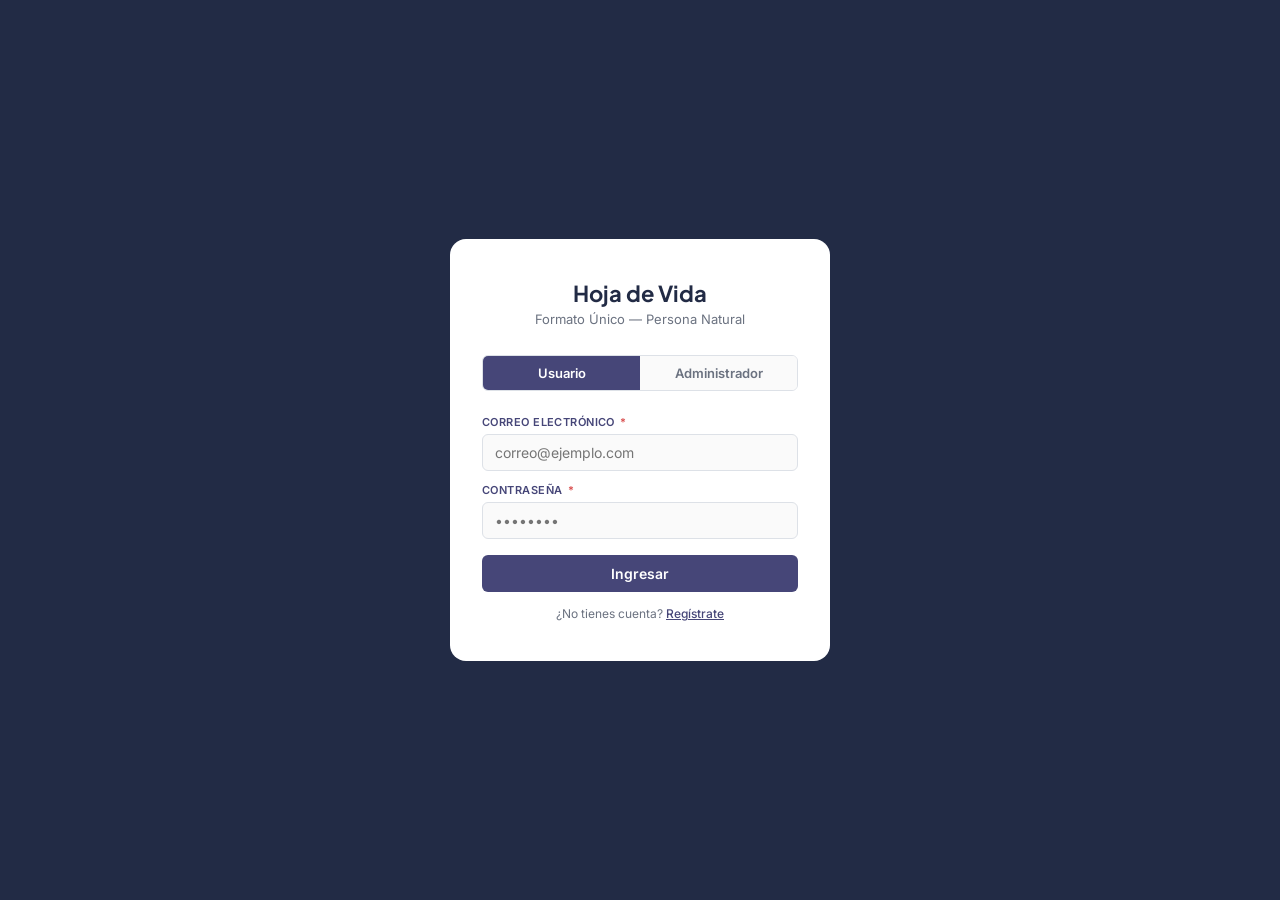
==== index.html @ d082f13e "first commit" ====
<!DOCTYPE html>
<html lang="es">
<head>
<meta charset="UTF-8">
<meta name="viewport" content="width=device-width, initial-scale=1.0">
<title>Login — Hoja de Vida</title>
<link rel="stylesheet" href="./css/styles.css">
</head>
<body>

<div class="login-wrap">
  <div class="login-card">
    <div class="logo-big">Hoja de Vida</div>
    <div class="sub">Formato Único — Persona Natural</div>
    <div class="role-tabs">
      <div class="role-tab active" onclick="selectRole(this,'usuario')">Usuario</div>
      <div class="role-tab" onclick="selectRole(this,'admin')">Administrador</div>
    </div>
    <div class="form-grid full" style="gap:12px;">
      <div class="field">
        <label>Correo electrónico <span class="req">*</span></label>
        <input type="email" placeholder="correo@ejemplo.com">
      </div>
      <div class="field">
        <label>Contraseña <span class="req">*</span></label>
        <input type="password" placeholder="••••••••">
      </div>
    </div>
    <button class="btn btn-primary" style="width:100%;margin-top:1rem;" id="btn-ingresar" onclick="ingresar()">Ingresar</button>
    <p style="font-size:12px;color:var(--muted);text-align:center;margin-top:14px;">
      ¿No tienes cuenta? <a href="#" style="color:var(--c2);font-weight:500;">Regístrate</a>
    </p>
  </div>
</div>

<script src="./js/index.js"></script>
</body>
</html>
---- css/styles.css ----
@import url('https://fonts.googleapis.com/css2?family=Plus+Jakarta+Sans:wght@600;700&family=Inter:wght@400;500;600&display=swap');

:root {
  --c1: #222B45;
  --c2: #464678;
  --c3: #929EA8;
  --c4: #CCCDCB;
  --bg: #f4f5f7;
  --white: #ffffff;
  --border: #dde1e7;
  --error: #d94f4f;
  --success: #2e7d5e;
  --text: #1a1f2e;
  --muted: #6b7280;
  --radius: 10px;
  --radius-sm: 6px;
}

* { box-sizing: border-box; margin: 0; padding: 0; }

body {
  font-family: 'Inter', sans-serif;
  background: var(--bg);
  color: var(--text);
  min-height: 100vh;
  display: flex;
  flex-direction: column;
}

h1, h2, h3, h4, nav, .section-title {
  font-family: 'Plus Jakarta Sans', sans-serif;
}

/* ── HEADER ── */
header {
  background: var(--c1);
  padding: 0 2rem;
  height: 58px;
  display: flex;
  align-items: center;
  justify-content: space-between;
  position: sticky;
  top: 0;
  z-index: 100;
}
.logo {
  font-family: 'Plus Jakarta Sans', sans-serif;
  font-size: 15px;
  font-weight: 700;
  color: #fff;
  letter-spacing: -0.3px;
}
.logo span { color: var(--c4); font-weight: 400; }

/* ── NAV ── */
nav {
  background: var(--c2);
  padding: 0 2rem;
  display: flex;
  align-items: center;
  gap: 0;
  overflow-x: auto;
}
nav a {
  font-family: 'Plus Jakarta Sans', sans-serif;
  font-size: 13px;
  font-weight: 600;
  color: rgba(255,255,255,0.65);
  padding: 13px 18px;
  text-decoration: none;
  border-bottom: 3px solid transparent;
  white-space: nowrap;
  transition: color 0.15s, border-color 0.15s;
  cursor: pointer;
}
nav a.active {
  color: #fff;
  border-bottom-color: var(--c4);
}
nav a.done {
  color: rgba(255,255,255,0.85);
}
nav a.done::after {
  content: ' ✓';
  font-size: 11px;
  color: #9FE1CB;
}

/* ── MAIN ── */
main {
  flex: 1;
  padding: 2rem;
  max-width: 860px;
  width: 100%;
  margin: 0 auto;
}

/* ── PAGE TITLE ── */
.page-header { margin-bottom: 1.75rem; }
.page-header h2 {
  font-size: 22px;
  font-weight: 700;
  color: var(--c1);
  margin-bottom: 4px;
}
.page-header p { font-size: 13px; color: var(--muted); }
.step-badge {
  display: inline-flex;
  align-items: center;
  gap: 6px;
  background: var(--c2);
  color: #fff;
  font-family: 'Plus Jakarta Sans', sans-serif;
  font-size: 11px;
  font-weight: 700;
  padding: 3px 10px;
  border-radius: 20px;
  margin-bottom: 8px;
}

/* ── CARD ── */
.card {
  background: var(--white);
  border: 1px solid var(--border);
  border-radius: var(--radius);
  padding: 1.5rem;
  margin-bottom: 1.25rem;
}
.card-title {
  font-size: 14px;
  font-weight: 700;
  color: var(--c1);
  margin-bottom: 1.25rem;
  padding-bottom: 10px;
  border-bottom: 1px solid var(--border);
  display: flex;
  align-items: center;
  gap: 8px;
}
.card-title .dot {
  width: 8px; height: 8px;
  border-radius: 50%;
  background: var(--c2);
  display: inline-block;
}

/* ── FORM GRID ── */
.form-grid {
  display: grid;
  grid-template-columns: 1fr 1fr;
  gap: 14px 20px;
}
.form-grid.three { grid-template-columns: 1fr 1fr 1fr; }
.form-grid.full { grid-template-columns: 1fr; }
.span2 { grid-column: span 2; }
.span3 { grid-column: span 3; }

.field { display: flex; flex-direction: column; gap: 5px; }
.field label {
  font-size: 11px;
  font-weight: 600;
  color: var(--c2);
  text-transform: uppercase;
  letter-spacing: 0.04em;
}
.field label .req { color: var(--error); margin-left: 2px; }
.field input, .field select, .field textarea {
  font-family: 'Inter', sans-serif;
  font-size: 14px;
  color: var(--text);
  background: #fafafa;
  border: 1px solid var(--border);
  border-radius: var(--radius-sm);
  padding: 9px 12px;
  outline: none;
  transition: border-color 0.15s, box-shadow 0.15s;
}
.field input:focus, .field select:focus {
  border-color: var(--c2);
  box-shadow: 0 0 0 3px rgba(70,70,120,0.1);
  background: #fff;
}
.field .hint { font-size: 11px; color: var(--muted); }
.field .err { font-size: 11px; color: var(--error); display: none; }
.field.has-error input { border-color: var(--error); }
.field.has-error .err { display: block; }

/* Radio / Checkbox group */
.radio-group { display: flex; gap: 10px; flex-wrap: wrap; }
.radio-opt {
  display: flex;
  align-items: center;
  gap: 6px;
  font-size: 13px;
  cursor: pointer;
  padding: 7px 14px;
  border: 1px solid var(--border);
  border-radius: var(--radius-sm);
  background: #fafafa;
  transition: border-color 0.15s, background 0.15s;
}
.radio-opt.selected {
  border-color: var(--c2);
  background: rgba(70,70,120,0.07);
  color: var(--c2);
  font-weight: 500;
}
.radio-opt input { accent-color: var(--c2); }

/* Grado grid */
.grado-grid { display: flex; gap: 6px; flex-wrap: wrap; }
.grado-btn {
  width: 38px; height: 38px;
  border: 1px solid var(--border);
  border-radius: var(--radius-sm);
  background: #fafafa;
  font-size: 13px;
  font-weight: 500;
  color: var(--muted);
  cursor: pointer;
  display: flex; align-items: center; justify-content: center;
  transition: all 0.15s;
}
.grado-btn.selected {
  background: var(--c2);
  color: #fff;
  border-color: var(--c2);
}

/* ── TABLE ── */
.table-wrap { overflow-x: auto; }
table { width: 100%; border-collapse: collapse; font-size: 13px; }
thead tr { background: var(--c1); }
thead th {
  font-family: 'Plus Jakarta Sans', sans-serif;
  font-size: 11px;
  font-weight: 700;
  color: rgba(255,255,255,0.85);
  text-transform: uppercase;
  letter-spacing: 0.04em;
  padding: 10px 12px;
  text-align: left;
}
tbody tr { border-bottom: 1px solid var(--border); }
tbody tr:hover { background: #f8f9ff; }
tbody td { padding: 10px 12px; color: var(--text); }
.tag {
  display: inline-block;
  font-size: 11px;
  font-weight: 600;
  padding: 2px 8px;
  border-radius: 20px;
}
.tag.diligenciada { background: #e8f0fe; color: #1a56db; }
.tag.aceptada { background: #def7ec; color: #057a55; }
.tag.rechazada { background: #fde8e8; color: #c81e1e; }

/* ── BUTTONS ── */
.btn-row {
  display: flex;
  justify-content: space-between;
  align-items: center;
  margin-top: 1.5rem;
  gap: 10px;
}
.btn {
  font-family: 'Inter', sans-serif;
  font-size: 14px;
  font-weight: 600;
  padding: 10px 24px;
  border-radius: var(--radius-sm);
  border: none;
  cursor: pointer;
  transition: opacity 0.15s, transform 0.1s;
}
.btn:active { transform: scale(0.98); }
.btn-primary { background: var(--c2); color: #fff; }
.btn-primary:hover { opacity: 0.9; }
.btn-secondary {
  background: transparent;
  color: var(--c2);
  border: 1.5px solid var(--c2);
}
.btn-secondary:hover { background: rgba(70,70,120,0.07); }
.btn-ghost {
  background: transparent;
  color: var(--muted);
  border: 1px solid var(--border);
}
.btn-ghost:hover { background: var(--bg); }
.btn-danger {
  background: transparent;
  color: var(--error);
  border: 1px solid var(--error);
  font-size: 12px;
  padding: 6px 14px;
}
.btn-add {
  background: transparent;
  color: var(--c2);
  border: 1.5px dashed var(--c3);
  width: 100%;
  padding: 10px;
  border-radius: var(--radius-sm);
  font-size: 13px;
  font-weight: 600;
  cursor: pointer;
  margin-top: 10px;
  transition: background 0.15s;
}
.btn-add:hover { background: rgba(70,70,120,0.05); }

/* ── PREVIEW BOX ── */
.preview-box {
  background: #f0f1ff;
  border: 1px solid #c9cbf0;
  border-radius: var(--radius);
  padding: 1.25rem;
  margin-bottom: 1.25rem;
}
.preview-box h4 { font-size: 13px; color: var(--c2); margin-bottom: 10px; }
.preview-row {
  display: flex;
  gap: 1rem;
  font-size: 13px;
  margin-bottom: 6px;
  flex-wrap: wrap;
}
.preview-row .k { color: var(--muted); min-width: 160px; }
.preview-row .v { font-weight: 500; color: var(--text); }

/* ── FOOTER ── */
footer {
  background: var(--c1);
  color: rgba(255,255,255,0.45);
  font-size: 11px;
  text-align: center;
  padding: 14px;
}

/* ── ADMIN SIDEBAR ── */
.admin-layout { display: flex; gap: 1.25rem; align-items: flex-start; }
.sidebar { width: 210px; flex-shrink: 0; }
.sidebar-item {
  padding: 10px 14px;
  border-radius: var(--radius-sm);
  font-size: 13px;
  font-weight: 500;
  cursor: pointer;
  margin-bottom: 4px;
  color: var(--text);
  transition: background 0.15s;
}
.sidebar-item:hover { background: var(--border); }
.sidebar-item.active { background: var(--c2); color: #fff; }
.admin-main { flex: 1; min-width: 0; }

/* ── CONFIRM PAGE ── */
.confirm-block {
  background: var(--white);
  border: 1px solid var(--border);
  border-radius: var(--radius);
  padding: 2rem;
  text-align: center;
}
.confirm-icon {
  width: 64px; height: 64px;
  border-radius: 50%;
  background: #def7ec;
  display: flex; align-items: center; justify-content: center;
  font-size: 28px;
  margin: 0 auto 1rem;
}
.confirm-block h3 { font-size: 20px; color: var(--c1); margin-bottom: 8px; }
.confirm-block p {
  font-size: 14px;
  color: var(--muted);
  max-width: 400px;
  margin: 0 auto 1.5rem;
}

/* ── PROGRESS BAR ── */
.progress-bar {
  height: 3px;
  background: var(--border);
  border-radius: 2px;
  margin-bottom: 1.75rem;
  overflow: hidden;
}
.progress-fill {
  height: 100%;
  background: var(--c2);
  border-radius: 2px;
  transition: width 0.4s ease;
}

/* ── LOGIN ── */
.login-wrap {
  min-height: 100vh;
  display: flex;
  align-items: center;
  justify-content: center;
  background: var(--c1);
}
.login-card {
  background: var(--white);
  border-radius: 16px;
  padding: 2.5rem 2rem;
  width: 380px;
}
.login-card .logo-big {
  font-family: 'Plus Jakarta Sans', sans-serif;
  font-size: 22px;
  font-weight: 700;
  color: var(--c1);
  text-align: center;
  margin-bottom: 4px;
}
.login-card .sub {
  font-size: 13px;
  color: var(--muted);
  text-align: center;
  margin-bottom: 1.75rem;
}
.role-tabs {
  display: flex;
  border: 1px solid var(--border);
  border-radius: var(--radius-sm);
  overflow: hidden;
  margin-bottom: 1.5rem;
}
.role-tab {
  flex: 1;
  padding: 9px;
  font-size: 13px;
  font-weight: 600;
  text-align: center;
  cursor: pointer;
  background: #fafafa;
  color: var(--muted);
  transition: all 0.15s;
}
.role-tab.active { background: var(--c2); color: #fff; }

/* ── SUBCARDS ── */
.subcard {
  background: #f8f9ff;
  border: 1px solid #e0e2f5;
  border-radius: var(--radius-sm);
  padding: 1rem 1.25rem;
  margin-bottom: 10px;
}
.subcard-header {
  display: flex;
  justify-content: space-between;
  align-items: center;
  margin-bottom: 10px;
}
.subcard-title { font-size: 13px; font-weight: 600; color: var(--c2); }

.nivel-opts { display: flex; gap: 4px; }
.nivel-btn {
  padding: 3px 8px;
  border: 1px solid var(--border);
  border-radius: 4px;
  font-size: 11px;
  cursor: pointer;
  background: #fafafa;
  color: var(--muted);
  transition: all 0.12s;
}
.nivel-btn.sel { background: var(--c2); color: #fff; border-color: var(--c2); }

/* ── TOTAL TIME ── */
.total-row {
  display: flex;
  align-items: center;
  gap: 10px;
  margin-bottom: 10px;
  padding: 10px 14px;
  background: var(--bg);
  border-radius: var(--radius-sm);
  border: 1px solid var(--border);
}
.total-row .occupation {
  font-size: 13px;
  font-weight: 600;
  color: var(--c1);
  min-width: 220px;
}
.total-row .num { display: flex; gap: 8px; }
.num-field { display: flex; flex-direction: column; align-items: center; }
.num-field span { font-size: 10px; color: var(--muted); }
.num-field input {
  font-family: 'Inter', sans-serif;
  width: 56px;
  text-align: center;
  border: 1px solid var(--border);
  border-radius: 4px;
  padding: 5px;
  font-size: 13px;
  font-weight: 600;
  background: #fff;
}
.total-sum {
  background: var(--c1);
  color: #fff;
  border-radius: var(--radius-sm);
  padding: 12px 20px;
  display: flex;
  justify-content: space-between;
  align-items: center;
  margin-top: 8px;
}
.total-sum .label { font-size: 13px; color: rgba(255,255,255,0.7); }
.total-sum .value { font-size: 18px; font-weight: 700; font-family: 'Plus Jakarta Sans', sans-serif; }

@media (max-width: 600px) {
  .form-grid { grid-template-columns: 1fr; }
  .form-grid.three { grid-template-columns: 1fr 1fr; }
  .span2, .span3 { grid-column: span 1; }
  main { padding: 1rem; }
  nav a { font-size: 11px; padding: 12px 10px; }
  .admin-layout { flex-direction: column; }
  .sidebar { width: 100%; }
}
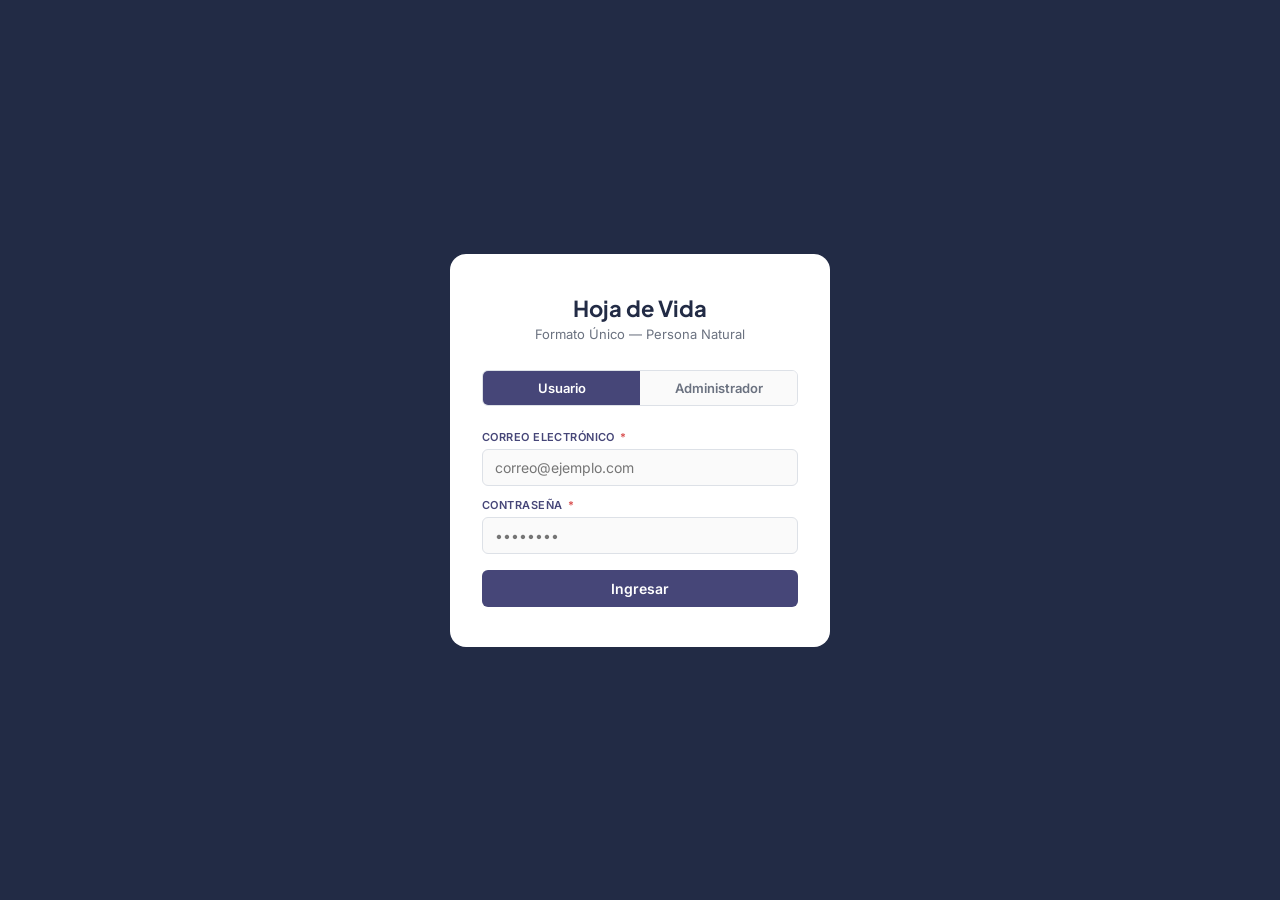
==== commit 8d3bf960: "delete register section" ====
--- a/index.html
+++ b/index.html
@@ -27,9 +27,6 @@
       </div>
     </div>
     <button class="btn btn-primary" style="width:100%;margin-top:1rem;" id="btn-ingresar" onclick="ingresar()">Ingresar</button>
-    <p style="font-size:12px;color:var(--muted);text-align:center;margin-top:14px;">
-      ¿No tienes cuenta? <a href="#" style="color:var(--c2);font-weight:500;">Regístrate</a>
-    </p>
   </div>
 </div>
 
